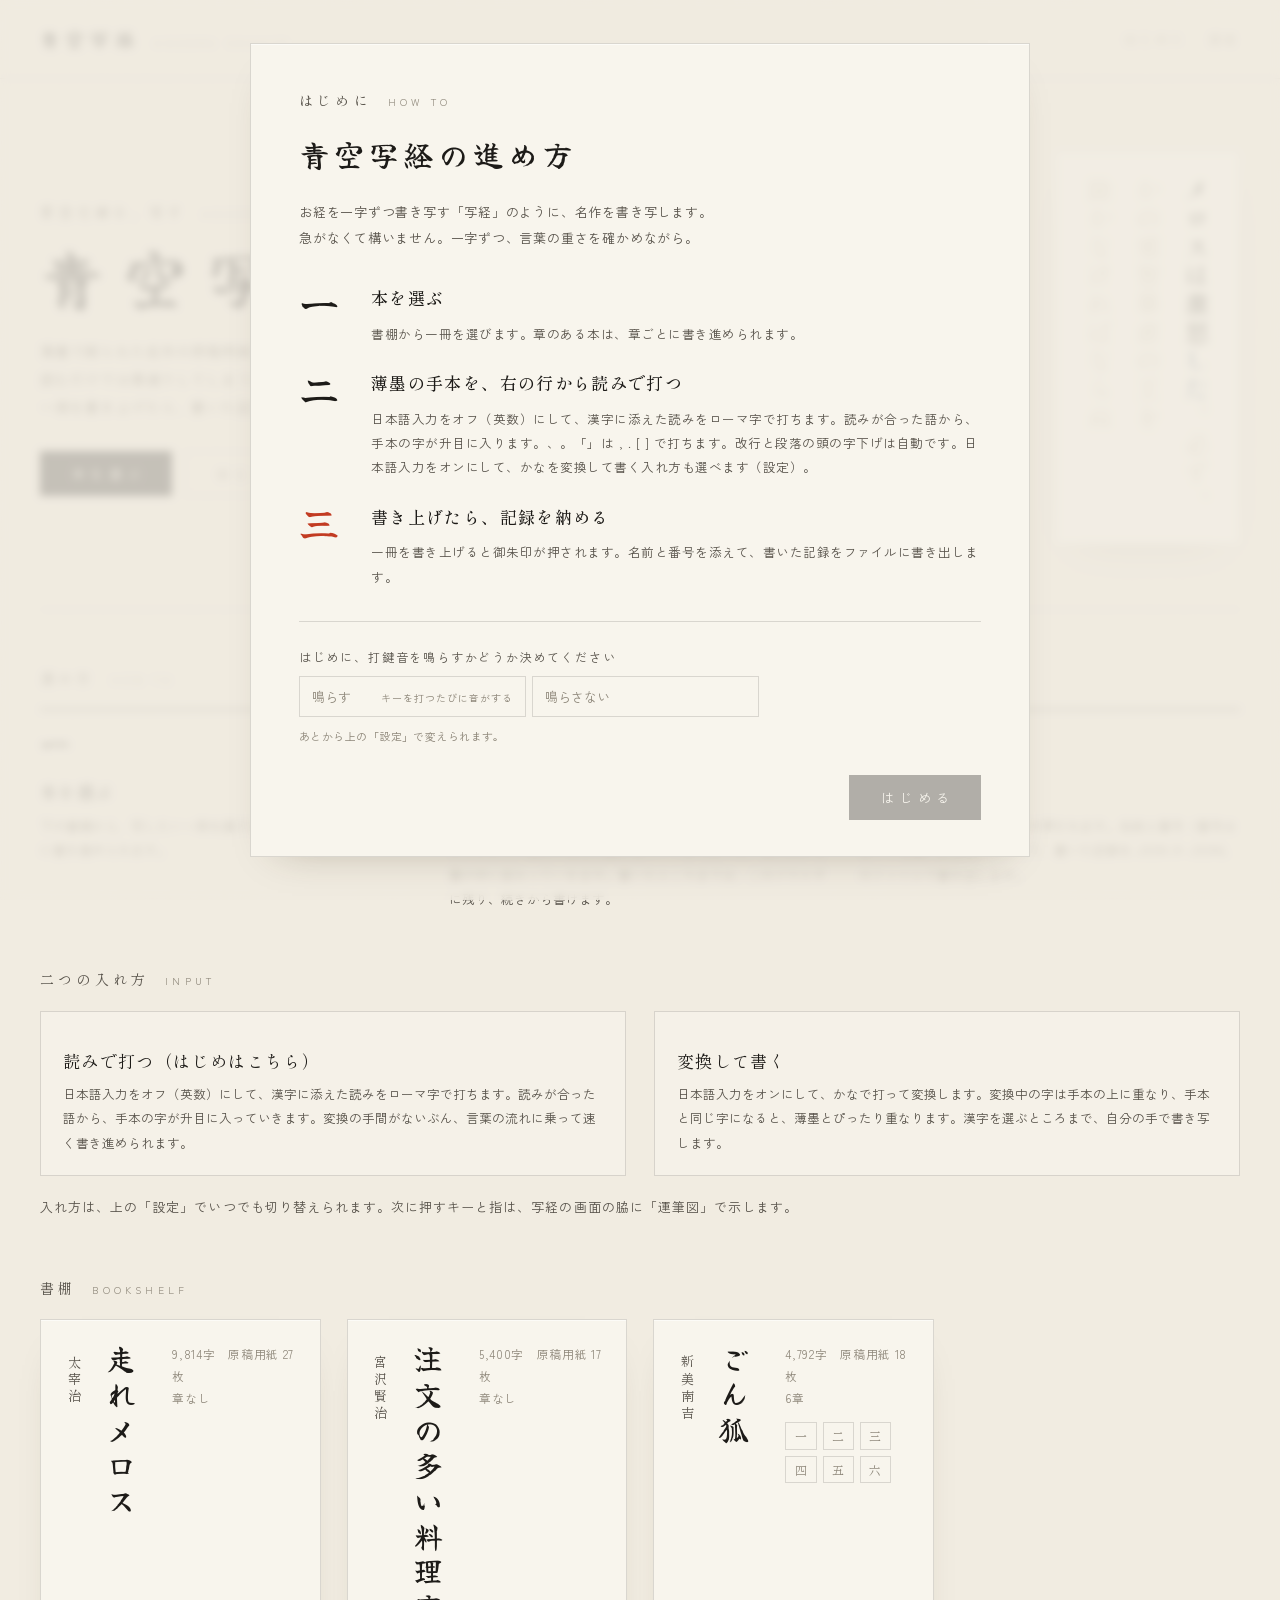
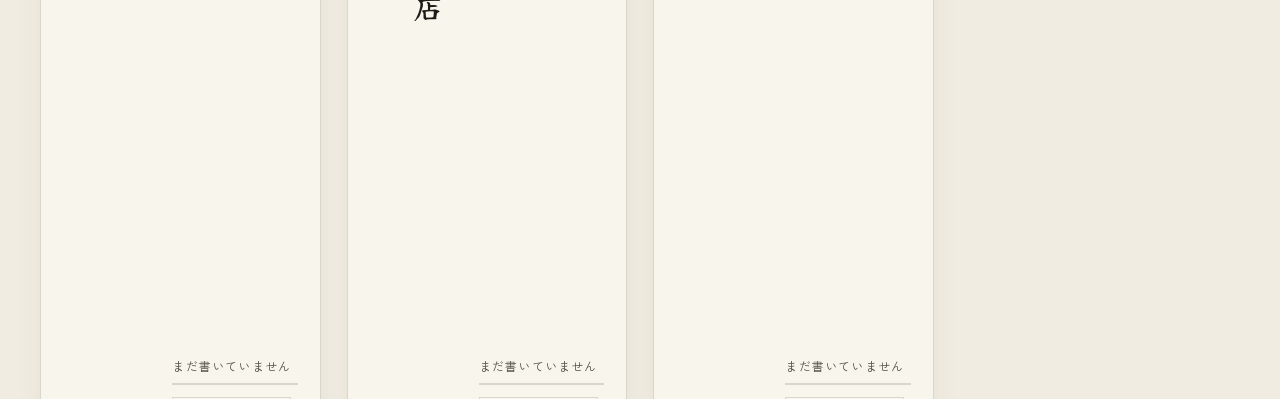
==== docs/osame.html @ cdfedc04 "青空写経：青空文庫の名作を縦書きの原稿用紙に書き写す - 導入と書棚、写経（原稿用紙・読みで打つ／変換して書く・運筆図・打鍵音）、   一冊を書き上げたら名前と番号を添えて記録を JSON / JSO" ====
<!doctype html>
<html lang="ja" data-theme="washi" data-font="mincho">
  <head>
    <meta charset="utf-8" />
    <meta name="viewport" content="width=device-width, initial-scale=1" />
    <title>納める ｜ 青空写経</title>
    <script>
      try {
        const s = JSON.parse(localStorage.getItem('aozora:settings') || '{}');
        if (s.theme) document.documentElement.dataset.theme = s.theme;
        if (s.font) document.documentElement.dataset.font = s.font;
      } catch (e) {}
    </script>
    <link rel="preconnect" href="https://fonts.googleapis.com" />
    <link rel="preconnect" href="https://fonts.gstatic.com" crossorigin />
    <link
      rel="stylesheet"
      href="https://fonts.googleapis.com/css2?family=Yuji+Syuku&family=Shippori+Mincho:wght@400;500;700&family=Zen+Kaku+Gothic+New:wght@400;500;700&display=swap"
    />
    <link rel="stylesheet" href="./src/style.css" />
  </head>
  <body>
    <header class="top">
      <a class="brand" href="./">
        <span class="brand-ja">青空写経</span>
        <span class="brand-en">AOZORA SHAKYO</span>
      </a>
      <span></span>
      <div class="top-actions">
        <a class="text-btn" href="./#shelf">書棚</a>
      </div>
    </header>

    <main class="osame-layout">
      <div id="osame-seal"></div>

      <section>
        <a class="back" href="./#shelf">書棚へ戻る</a>
        <p class="eyebrow"><span>納める</span><span class="eyebrow-en">EXPORT</span></p>
        <h1 id="osame-title"></h1>
        <p id="osame-lead" class="lead"></p>

        <dl id="osame-stats" class="osame-stats"></dl>

        <form id="osame-form" class="osame-form">
          <div class="row">
            <label class="field">
              <span class="field-label">名前</span>
              <input id="osame-name" type="text" autocomplete="name" maxlength="40" required />
            </label>
            <label class="field">
              <span class="field-label">番号（任意）</span>
              <input id="osame-number" type="text" autocomplete="off" maxlength="24" />
            </label>
          </div>
          <p class="field-note">学籍番号などがあれば。名前と番号は書き出すファイルに入れるためだけに使い、このブラウザの中にだけ残します。</p>
          <div class="osame-buttons">
            <button class="btn-ink" type="submit" data-format="json">JSON で書き出す</button>
            <button class="btn-line" type="submit" data-format="jsonl">JSONL で書き出す</button>
          </div>
          <p id="osame-msg" class="field-note" role="status"></p>
        </form>

        <p class="osame-formats">
          JSON：本・章ごとのまとめ（字数、時間、正確率、打鍵の要約、書いた本文）と、出来事の記録を一つのファイルに。<br />
          JSONL：一行に一つ。はじめの行がまとめ、続いて章、そのあとに出来事（確定した字・打った一打・消した字数、それぞれの時刻と入れ方）が一行ずつ並びます。
        </p>
      </section>
    </main>

    <footer class="site-footer">
      <div class="site-footer-inner">
        <p class="footer-brand"><span class="footer-ja">青空写経</span><span class="footer-en">AOZORA SHAKYO</span></p>
        <p class="footer-note">記録は、このブラウザの中にだけ保存されます。どこにも送りません。</p>
      </div>
    </footer>

    <script type="module" src="./src/osame.js"></script>
  </body>
</html>
---- docs/src/style.css ----
/* shakyo（../shakyo/public/src/style.css）の色・書体・上部・設定を写したもの */

/* ───────────── 色と書体 ───────────── */

:root {
  --font-ui: 'Zen Kaku Gothic New', 'Hiragino Sans', sans-serif;
  --font-mincho: 'Shippori Mincho', 'Hiragino Mincho ProN', serif;
  --font-fude: 'Yuji Syuku', 'Shippori Mincho', 'Hiragino Mincho ProN', serif;
  --ease: cubic-bezier(0.22, 0.61, 0.36, 1);
}

/* 和紙：生成りの紙に墨、薄墨、朱 */
:root,
:root[data-theme='washi'] {
  --paper: #f1ece1;
  --paper-sheet: #f8f5ed;
  --ink: #1d1b18;
  --ink-soft: #57524a;
  --ink-faint: #8d8679;
  --usuzumi: #c6beae;
  --usuzumi-next: #8d8679;
  --rule: rgba(70, 52, 24, 0.075);
  --line: rgba(29, 27, 24, 0.14);
  --gutter: #bdb5a5;
  --shu: #c23b22;
  --shu-soft: rgba(194, 59, 34, 0.11);
  --seal-text: #f8f5ed;
  --seal-blend: multiply;
  --selection: rgba(47, 74, 109, 0.15);
  --shadow: 0 1px 0 rgba(255, 255, 255, 0.6) inset, 0 18px 40px -28px rgba(60, 45, 20, 0.35);
  --grain-opacity: 0.35;

  --ai: #2f4a6d; /* 藍：変換中の字 */
  --ai-soft: rgba(47, 74, 109, 0.09);
  --genko-line: rgba(194, 59, 34, 0.26);
  color-scheme: light;
}

/* 夜：墨地に金泥 */
:root[data-theme='yoru'] {
  --paper: #11100e;
  --paper-sheet: #181614;
  --ink: #ebe4d2;
  --ink-soft: #b5ac98;
  --ink-faint: #7f7768;
  --usuzumi: #3e3a33;
  --usuzumi-next: #8a8068;
  --rule: rgba(235, 228, 210, 0.05);
  --line: rgba(235, 228, 210, 0.13);
  --gutter: #4f4a40;
  --shu: #d4553c;
  --shu-soft: rgba(212, 85, 60, 0.16);
  --seal-text: #181614;
  --seal-blend: normal;
  --selection: rgba(201, 169, 97, 0.2);
  --shadow: 0 18px 40px -24px rgba(0, 0, 0, 0.7);
  --grain-opacity: 0.12;

  --ai: #9fb6d6;
  --ai-soft: rgba(159, 182, 214, 0.1);
  --genko-line: rgba(201, 169, 97, 0.2);
  color-scheme: dark;
}

/* 原稿用紙の書体 */
:root,
:root[data-font='mincho'] {
  --genko-font: 'Shippori Mincho', 'Hiragino Mincho ProN', 'Yu Mincho', serif;
}
:root[data-font='gothic'] {
  --genko-font: 'Zen Kaku Gothic New', 'Hiragino Sans', 'Yu Gothic', sans-serif;
}

/* ───────────── 土台 ───────────── */

*,
*::before,
*::after {
  box-sizing: border-box;
}

html {
  background: var(--paper);
}

body {
  margin: 0;
  min-height: 100vh;
  background: var(--paper);
  color: var(--ink);
  font-family: var(--font-ui);
  font-size: 15px;
  line-height: 1.8;
  -webkit-font-smoothing: antialiased;
  transition: background-color 0.4s var(--ease), color 0.4s var(--ease);
}

/* 紙の繊維のような、ごく薄いざらつき */
body::before {
  content: '';
  position: fixed;
  inset: 0;
  pointer-events: none;
  opacity: var(--grain-opacity);
  mix-blend-mode: multiply;
  background-image: url("data:image/svg+xml,%3Csvg xmlns='http://www.w3.org/2000/svg' width='240' height='240'%3E%3Cfilter id='n'%3E%3CfeTurbulence type='fractalNoise' baseFrequency='0.85' numOctaves='3' stitchTiles='stitch'/%3E%3CfeColorMatrix values='0 0 0 0 0.35 0 0 0 0 0.3 0 0 0 0 0.22 0 0 0 0.18 0'/%3E%3C/filter%3E%3Crect width='100%25' height='100%25' filter='url(%23n)'/%3E%3C/svg%3E");
  z-index: 0;
}

:root[data-theme='yoru'] body::before {
  mix-blend-mode: screen;
}

button {
  font: inherit;
  color: inherit;
  cursor: pointer;
}

:focus-visible {
  outline: 1px solid var(--ink-soft);
  outline-offset: 3px;
}

/* ───────────── 上部 ───────────── */

.top {
  position: relative;
  z-index: 10;
  display: grid;
  grid-template-columns: 1fr auto 1fr;
  align-items: center;
  max-width: 1320px;
  margin: 0 auto;
  padding: 22px 40px;
  border-bottom: 1px solid var(--line);
}

a {
  color: inherit;
}

[hidden] {
  display: none !important;
}

.brand {
  display: flex;
  align-items: baseline;
  gap: 14px;
  justify-self: start;
  text-decoration: none;
}

.brand-ja {
  font-family: var(--font-mincho);
  font-size: 19px;
  font-weight: 500;
  letter-spacing: 0.32em;
}

.brand-en {
  font-size: 10px;
  letter-spacing: 0.42em;
  color: var(--ink-faint);
}

.stages {
  display: flex;
  align-items: center;
  gap: 14px;
  font-family: var(--font-mincho);
  font-size: 17px;
}

.stage {
  color: var(--usuzumi);
  position: relative;
  padding-bottom: 2px;
}

a.stage {
  text-decoration: none;
}

a.stage[href] {
  color: var(--ink-faint);
  transition: color 0.2s;
}

a.stage[href]:hover {
  color: var(--ink);
}

a.stage[aria-disabled='true'] {
  cursor: not-allowed;
}

.stage.is-current,
a.stage.is-current[href] {
  color: var(--ink);
}

.stage.is-current::after {
  content: '';
  position: absolute;
  left: 50%;
  bottom: -6px;
  width: 4px;
  height: 4px;
  border-radius: 50%;
  background: var(--shu);
  transform: translateX(-50%);
}

.stage-dot {
  width: 18px;
  height: 1px;
  background: var(--line);
}

.text-btn {
  justify-self: end;
  padding: 4px 0;
  border: 0;
  background: none;
  font-size: 12px;
  letter-spacing: 0.3em;
  color: var(--ink-faint);
  transition: color 0.2s;
}

.text-btn:hover {
  color: var(--ink);
}

/* ───────────── 設定（試作用） ───────────── */

.settings {
  position: fixed;
  z-index: 30;
  top: 68px;
  right: max(40px, calc((100vw - 1320px) / 2 + 40px));
  width: 360px;
  max-height: calc(100vh - 88px);
  overflow-y: auto;
  padding: 22px 22px 8px;
  background: var(--paper-sheet);
  border: 1px solid var(--line);
  box-shadow: var(--shadow);
}

.settings-note {
  margin: 0 0 16px;
  font-size: 10px;
  letter-spacing: 0.3em;
  color: var(--ink-faint);
}

.setting {
  margin-bottom: 18px;
}

.setting-label {
  margin: 0 0 8px;
  font-size: 12px;
  letter-spacing: 0.15em;
  color: var(--ink-soft);
}

.seg {
  display: grid;
  gap: 6px;
}

.seg-2 {
  grid-template-columns: 1fr 1fr;
}

.seg button {
  display: flex;
  justify-content: space-between;
  align-items: baseline;
  gap: 10px;
  padding: 8px 12px;
  text-align: left;
  background: transparent;
  border: 1px solid var(--line);
  color: var(--ink-faint);
  transition: border-color 0.2s, color 0.2s;
}

.seg button[aria-pressed='true'] {
  border-color: var(--ink);
  color: var(--ink);
}

.seg-main {
  font-size: 13px;
}

.seg-sub {
  font-size: 10px;
  letter-spacing: 0.1em;
  color: var(--ink-faint);
}

.eyebrow {
  display: flex;
  align-items: baseline;
  gap: 16px;
  margin: 0;
  font-family: var(--font-mincho);
  font-size: 14px;
  letter-spacing: 0.3em;
  color: var(--ink-soft);
}

.eyebrow-en {
  font-family: var(--font-ui);
  font-size: 10px;
  letter-spacing: 0.42em;
  color: var(--ink-faint);
}

h1 {
  margin: 6px 0 4px;
  font-family: var(--font-mincho);
  font-size: 46px;
  font-weight: 500;
  line-height: 1.3;
  letter-spacing: 0.24em;
}

.subtitle {
  margin: 0;
  font-size: 13px;
  letter-spacing: 0.3em;
  color: var(--ink-soft);
}

.howto {
  margin: 0 0 26px;
  padding-left: 14px;
  border-left: 1px solid var(--shu);
  font-size: 13px;
  line-height: 2;
  letter-spacing: 0.08em;
  color: var(--ink-soft);
}

/* ───────────── 写経の机 ───────────── */

.desk-layout {
  position: relative;
  z-index: 1;
  max-width: 1440px;
  margin: 0 auto;
  padding: 28px 40px 60px;
}

.book-head h1 {
  margin: 4px 0 2px;
  font-size: 30px;
  letter-spacing: 0.18em;
}

.side .howto {
  margin: 0;
  font-size: 12px;
  line-height: 1.9;
}

.desk {
  display: grid;
  grid-template-columns: minmax(0, 1fr) 250px;
  gap: 40px;
  align-items: start;
}

.side {
  order: 2; /* 右に置き、変換候補の窓が開く余白にする */
  position: sticky;
  top: 24px;
  display: grid;
  gap: 22px;
  font-size: 13px;
}

.side .eyebrow {
  margin-bottom: 4px;
}

.stats {
  display: grid;
  gap: 6px;
  margin: 0;
}

.stats div {
  display: flex;
  justify-content: space-between;
  border-bottom: 1px solid var(--line);
  padding-bottom: 4px;
}

.stats dt {
  color: var(--ink-faint);
  letter-spacing: 0.2em;
}

.stats dd {
  margin: 0;
  font-variant-numeric: tabular-nums;
}

.bar {
  height: 2px;
  background: var(--line);
}

.bar span {
  display: block;
  height: 100%;
  width: 0;
  background: var(--ink);
  transition: width 0.3s var(--ease);
}

.pager {
  display: flex;
  align-items: center;
  justify-content: space-between;
  gap: 8px;
}

.pager button {
  padding: 4px 10px;
  border: 1px solid var(--line);
  background: none;
  color: var(--ink-soft);
}

.pager button:disabled {
  opacity: 0.35;
  cursor: default;
}

.hint {
  min-height: 3.6em;
  margin: 0;
  font-size: 12px;
  line-height: 1.9;
  color: var(--ink-soft);
}

.hint.is-shu {
  color: var(--shu);
}

.btn-line {
  padding: 8px 14px;
  border: 1px solid var(--line);
  background: none;
  font-size: 12px;
  letter-spacing: 0.2em;
  color: var(--ink-soft);
}

.btn-line:hover {
  border-color: var(--ink-soft);
  color: var(--ink);
}

.paper-wrap {
  min-width: 0;
  display: flex;
  justify-content: center;
}

/* ───────────── 原稿用紙 ───────────── */

.genko {
  position: relative;
  cursor: text;
}

.genko-sheet {
  position: relative;
}

.genko-paper {
  position: absolute;
  top: 0;
  background: var(--paper-sheet);
  border: 1px solid var(--line);
  box-shadow: var(--shadow);
}

/* 次の枚の頭（続きの行）：原稿用紙の左にうっすら */
.genko-grid path.next {
  stroke-dasharray: 2 3;
  opacity: 0.7;
}

.genko:not(.has-next) .genko-grid path.next {
  display: none;
}

.cell[data-next].ghost:not(.aim) {
  opacity: 0.6;
}

.ruby.is-next,
.yomi.is-next {
  opacity: 0.7;
}

.genko-next-label {
  position: absolute;
  text-align: center;
  font-size: 10px;
  letter-spacing: 0.2em;
  color: var(--ink-faint);
  white-space: nowrap;
}

.genko-grid {
  position: absolute;
  inset: 0;
}

.genko-grid path {
  fill: none;
  stroke: var(--genko-line);
  stroke-width: 1;
  shape-rendering: crispEdges;
}

.genko-cells,
.genko-marks {
  position: absolute;
  inset: 0;
}

.cell {
  position: absolute;
  width: var(--c);
  height: var(--c);
  writing-mode: vertical-rl;
  text-orientation: mixed;
  text-align: center;
  line-height: var(--c);
  font-family: var(--genko-font);
  font-size: calc(var(--c) * 0.74);
  color: var(--ink);
  user-select: none;
}

.cell.upright {
  text-orientation: upright;
}

/* 薄墨の手本と、次に書く一字 */
.cell.ghost {
  color: var(--usuzumi);
}

.cell.next {
  color: var(--usuzumi-next);
}

.genko.is-focused:not(.is-composing):not(.is-peeking) .cell.next::after {
  content: '';
  position: absolute;
  left: 50%;
  top: 2px;
  width: 60%;
  height: 1.5px;
  background: var(--ai);
  transform: translateX(-50%);
  animation: blink 1.1s steps(1) infinite;
}

@keyframes blink {
  50% {
    opacity: 0;
  }
}

/* 変換中の字が収まる升目 */
.cell.aim {
  background: var(--ai-soft);
  color: var(--usuzumi-next);
}

/* 升目に重ねる：変換中の字を手本の薄墨の上に描く。手本と同じ字になると薄墨とぴったり重なる */
.cell .pre {
  position: absolute;
  inset: 0;
  color: var(--ai);
  opacity: 0.82;
}

.cell .pre.ok {
  opacity: 1;
}

.cell.aim.is-ok {
  background: transparent;
}

/* いま変換している文節（行の右側に線） */
.cell.pre-sel {
  box-shadow: inset -2px 0 0 var(--ai);
}

.cell.pre-caret::before {
  content: '';
  position: absolute;
  left: 15%;
  top: 0;
  width: 70%;
  height: 1.5px;
  background: var(--ai);
}

/* 升目に重ねるときは、札（筆先）を見せない（ブラウザが描く変換中の背景色や下線も消す）。
   見えなくても札は同じ位置にあるので、変換候補の窓はそこから開く */
.genko.is-overlay .fude {
  opacity: 0;
}

/* 重ねた字の下の薄墨は、ふだんの薄さに戻す */
.genko.is-overlay .cell.aim {
  color: var(--usuzumi);
}

/* 手本と違う字 */
.cell.miss {
  color: var(--shu);
  background: var(--shu-soft);
}

/* 書いたばかりの字が、墨のようににじんで定着する */
.cell.fresh {
  animation: ink-settle 0.5s var(--ease);
}

@keyframes ink-settle {
  from {
    opacity: 0.25;
    text-shadow: 0 0 7px currentColor;
  }
  to {
    opacity: 1;
    text-shadow: 0 0 0 transparent;
  }
}

.ruby,
.dots {
  position: absolute;
  writing-mode: vertical-rl;
  text-align: center;
  white-space: nowrap;
  font-family: var(--genko-font);
  font-size: calc(var(--gap) * 0.66);
  line-height: var(--gap);
  color: var(--ink-faint);
  user-select: none;
}

/* 読みで打つ：漢字すべてに読みを添える（青空文庫のルビの代わりに出す） */
.yomi {
  position: absolute;
  writing-mode: vertical-rl;
  text-align: center;
  white-space: nowrap;
  font-family: var(--genko-font);
  font-size: calc(var(--gap) * 0.66);
  line-height: var(--gap);
  color: var(--ink-faint);
  user-select: none;
}

/* いま打っている語の読みは、墨で濃くして藍の帯を敷き、打ち終えたかなを藍の太字にする */
.yomi.is-current {
  background: var(--ai-soft);
  color: var(--ink);
}

.yomi .done {
  color: var(--ai);
  font-weight: 700;
}

.genko:not(.is-yomi) .yomi,
.genko.is-yomi .ruby {
  display: none;
}

/* 読みで打つ：まだ字にならないローマ字を、次の升目の下に小さく */
.cell .romaji {
  position: absolute;
  left: 50%;
  bottom: -0.2em;
  transform: translateX(-50%);
  writing-mode: horizontal-tb;
  font-family: var(--font-ui);
  font-size: 10px;
  line-height: 1;
  letter-spacing: 0.04em;
  color: var(--ai);
}

.ruby.is-written,
.yomi.is-written,
.dots.is-written {
  color: var(--usuzumi);
}

.dots {
  letter-spacing: calc(var(--c) - var(--gap) * 0.66);
  text-align: start;
  padding-top: calc((var(--c) - var(--gap) * 0.66) / 2);
}

.genko-page-no {
  position: absolute;
  font-family: var(--font-mincho);
  font-size: 11px;
  color: var(--ink-faint);
}

/* 筆先：変換中の字を見せる小さな札。中の入力欄には左の文脈の字も入っているが、
   札の外にはみ出させて隠す（overflow: clip は、カーソルを見せようとする自動のスクロールもしない） */
.fude {
  position: absolute;
  z-index: 2;
  overflow: clip;
  border: 1px solid var(--ai);
  background: var(--paper-sheet);
  box-shadow: 0 6px 18px -8px rgba(30, 40, 60, 0.35);
}

.fude-input {
  position: absolute;
  left: 0;
  margin: 0;
  padding: 0;
  border: 0;
  outline: none;
  resize: none;
  overflow: hidden;
  white-space: pre;
  writing-mode: vertical-rl;
  background: transparent;
  color: var(--ai);
  caret-color: var(--ai);
  font-family: var(--genko-font);
}

/* 変換していないときの札は見せない（升目のカーソルが代わりになる） */
.fude.is-empty {
  border-color: transparent;
  background: transparent;
  box-shadow: none;
}

.fude.is-empty .fude-input {
  caret-color: transparent;
}

.fude.is-away {
  opacity: 0;
}

.genko-blur {
  position: absolute;
  inset: 0;
  display: grid;
  place-items: center;
  pointer-events: none;
  opacity: 0;
  transition: opacity 0.3s;
}

.genko-blur span {
  padding: 10px 18px;
  background: var(--paper-sheet);
  border: 1px solid var(--line);
  font-size: 13px;
  letter-spacing: 0.2em;
  color: var(--ink-soft);
}

.genko:not(.is-focused) + .genko-blur {
  opacity: 1;
}

/* ───────────── 試作：イベントの記録 ───────────── */

.event-log {
  max-width: 1440px;
  margin: 0 auto;
  padding: 0 40px 60px;
}

.event-log pre {
  max-height: 280px;
  overflow: auto;
  margin: 8px 0 0;
  padding: 12px 14px;
  background: var(--paper-sheet);
  border: 1px solid var(--line);
  font-size: 11px;
  line-height: 1.7;
  color: var(--ink-soft);
}

.done-note {
  padding: 14px 16px;
  border: 1px solid var(--shu);
  color: var(--shu);
  font-family: var(--font-mincho);
  letter-spacing: 0.2em;
}

@media (max-width: 900px) {
  .desk {
    grid-template-columns: 1fr;
  }
  .side {
    order: 0;
    position: static;
  }
  .paper-wrap {
    order: -1;
  }
  .desk-layout {
    padding: 24px 16px 60px;
  }
}

/* ───────────── ボタン（shakyo から） ───────────── */

.btn-ink,
.btn-line,
.btn-shu {
  padding: 10px 26px;
  font-size: 13px;
  letter-spacing: 0.4em;
  text-indent: 0.4em;
  border: 1px solid transparent;
  transition: background-color 0.2s, color 0.2s, border-color 0.2s, opacity 0.2s;
}

.btn-ink {
  background: var(--ink);
  color: var(--paper-sheet);
}

.btn-ink:hover {
  opacity: 0.86;
}

.btn-ink:disabled {
  opacity: 0.32;
  cursor: not-allowed;
}

.btn-line {
  background: transparent;
  border-color: var(--line);
  color: var(--ink-soft);
}

.btn-line:hover {
  border-color: var(--ink-soft);
  color: var(--ink);
}

.btn-shu {
  font-family: var(--font-mincho);
  font-size: 15px;
  background: transparent;
  border-color: var(--shu);
  color: var(--shu);
}

.btn-shu:disabled {
  opacity: 0.32;
  cursor: not-allowed;
}

.btn-shu:not(:disabled) {
  background: var(--shu);
  color: var(--seal-text);
  animation: offer-breathe 2.6s ease-in-out infinite;
}

@keyframes offer-breathe {
  50% {
    box-shadow: 0 0 0 6px var(--shu-soft);
  }
}

.btn-ink,
.btn-line,
.btn-shu {
  white-space: nowrap;
}

/* ───────────── 御朱印 ───────────── */

.seal-overlay {
  position: fixed;
  inset: 0;
  z-index: 50;
  display: grid;
  place-items: center;
  padding: 24px;
  background: color-mix(in srgb, var(--paper) 86%, transparent);
  backdrop-filter: blur(6px);
  opacity: 0;
  transition: opacity 0.4s var(--ease);
}

.seal-overlay.is-open {
  opacity: 1;
}

.seal-overlay.is-leaving {
  opacity: 0;
}

.seal-page {
  display: flex;
  align-items: center;
  gap: 56px;
}

.seal-sheet {
  position: relative;
  width: 300px;
  height: 420px;
  background: var(--paper-sheet);
  border: 1px solid var(--line);
  box-shadow: var(--shadow);
}

.seal-sheet p {
  position: absolute;
  margin: 0;
  writing-mode: vertical-rl;
  font-family: var(--font-mincho);
}

.seal-houno {
  top: 34px;
  right: 38px;
  font-size: 17px;
  letter-spacing: 0.6em;
  color: var(--ink);
}

.seal-title {
  top: 50%;
  left: 50%;
  transform: translate(-50%, -50%);
  white-space: nowrap;
  font-size: 66px;
  font-weight: 600;
  letter-spacing: 0.32em;
  color: var(--ink);
}

.seal-date {
  bottom: 34px;
  left: 34px;
  font-size: 12px;
  letter-spacing: 0.25em;
  color: var(--ink-soft);
}

.seal-small {
  position: absolute;
  top: 34px;
  left: 30px;
  display: grid;
  place-items: center;
  width: 46px;
  height: 46px;
  border: 1.5px solid var(--shu);
  border-radius: 50%;
  color: var(--shu);
  font-family: var(--font-mincho);
  font-size: 10px;
  letter-spacing: 0.05em;
  opacity: 0;
}

.seal-mark {
  position: absolute;
  top: 50%;
  left: 50%;
  width: 136px;
  height: 136px;
  mix-blend-mode: var(--seal-blend);
  opacity: 0;
  transform: translate(-50%, -50%) rotate(-5deg) scale(1.6);
}

.is-open .seal-title,
.is-open .seal-houno,
.is-open .seal-date {
  animation: ink-in 1.1s var(--ease) both;
}

.is-open .seal-houno {
  animation-delay: 0.1s;
}

.is-open .seal-date {
  animation-delay: 0.25s;
}

.is-open .seal-mark {
  animation: seal-press 0.42s cubic-bezier(0.5, 0, 0.75, 0) 0.15s forwards;
}

.is-open .seal-small {
  animation: fade-in 0.6s var(--ease) 0.8s forwards;
}

@keyframes ink-in {
  from {
    opacity: 0;
    filter: blur(4px);
  }
  to {
    opacity: 1;
    filter: blur(0);
  }
}

@keyframes seal-press {
  70% {
    opacity: 0.92;
    transform: translate(-50%, -50%) rotate(-5deg) scale(0.97);
  }
  to {
    opacity: 0.9;
    transform: translate(-50%, -50%) rotate(-5deg) scale(1);
  }
}

@keyframes fade-in {
  to {
    opacity: 0.85;
  }
}

.seal-caption {
  max-width: 360px;
}

.seal-caption p {
  margin: 0;
}

.seal-eyebrow {
  font-size: 11px;
  letter-spacing: 0.5em;
  color: var(--shu);
}

.seal-message {
  margin-top: 10px !important;
  font-family: var(--font-mincho);
  font-size: 22px;
  line-height: 1.7;
  letter-spacing: 0.08em;
}

.seal-stats {
  margin: 14px 0 28px !important;
  font-size: 12px;
  letter-spacing: 0.15em;
  color: var(--ink-soft);
}

.seal-actions {
  display: flex;
  flex-wrap: wrap;
  align-items: center;
  gap: 10px;
}

.seal-actions a {
  text-decoration: none;
}

.seal-actions .text-btn {
  margin-left: 8px;
}


/* ───────────── 戻る・入力欄（shakyo から） ───────────── */

.back {
  display: inline-block;
  margin-bottom: 22px;
  font-size: 11px;
  letter-spacing: 0.25em;
  color: var(--ink-faint);
  text-decoration: none;
  transition: color 0.2s;
}

.back::before {
  content: '←';
  margin-right: 10px;
  letter-spacing: 0;
}

.back:hover {
  color: var(--ink);
}

.lead {
  margin: 18px 0 0;
  font-size: 13px;
  line-height: 2;
  letter-spacing: 0.08em;
  color: var(--ink-soft);
}
.field {
  display: grid;
  gap: 6px;
}

.field-label {
  font-size: 12px;
  letter-spacing: 0.25em;
  color: var(--ink-soft);
}

.field input {
  padding: 10px 2px;
  border: 0;
  border-bottom: 1px solid var(--line);
  background: transparent;
  font-family: var(--font-mincho);
  font-size: 20px;
  letter-spacing: 0.1em;
  color: var(--ink);
  outline: none;
  transition: border-color 0.2s;
}

.field input:focus {
  border-bottom-color: var(--ink);
}

.field-note {
  margin: 0;
  font-size: 11px;
  letter-spacing: 0.06em;
  color: var(--ink-faint);
}

.top-actions {
  display: flex;
  gap: 22px;
  justify-self: end;
}


/* ───────────── はじめに ───────────── */

.guide {
  width: min(780px, calc(100vw - 32px));
  max-height: calc(100vh - 48px);
  padding: 0;
  border: 1px solid var(--line);
  background: var(--paper-sheet);
  color: var(--ink);
  box-shadow: var(--shadow);
}

.guide::backdrop {
  background: color-mix(in srgb, var(--paper) 80%, transparent);
  backdrop-filter: blur(4px);
}

.guide-inner {
  padding: 44px 48px 36px;
}

.guide-title {
  margin: 14px 0 0;
  font-family: var(--font-mincho);
  font-size: 30px;
  font-weight: 500;
  letter-spacing: 0.16em;
}

.guide-lead {
  margin: 18px 0 0;
  font-size: 13px;
  line-height: 2;
  letter-spacing: 0.06em;
  color: var(--ink-soft);
}

.guide-steps {
  display: grid;
  gap: 22px;
  margin: 32px 0 0;
  padding: 0;
  list-style: none;
}

.guide-steps li {
  display: grid;
  grid-template-columns: 56px minmax(0, 1fr);
  gap: 16px;
}

.guide-mark {
  font-family: var(--font-mincho);
  font-size: 40px;
  line-height: 1;
  color: var(--ink);
}

.guide-mark.is-shu {
  color: var(--shu);
}

.guide-step-title {
  margin: 0;
  font-family: var(--font-mincho);
  font-size: 17px;
  font-weight: 500;
  letter-spacing: 0.08em;
}

.guide-steps p:not(.guide-step-title) {
  margin: 8px 0 0;
  font-size: 12.5px;
  line-height: 1.95;
  letter-spacing: 0.04em;
  color: var(--ink-soft);
}

.guide-sound {
  margin-top: 32px;
  padding-top: 24px;
  border-top: 1px solid var(--line);
}

.guide-sound .seg {
  max-width: 460px;
}

.guide-actions {
  display: flex;
  justify-content: flex-end;
  margin: 28px 0 0;
}

@media (max-width: 760px) {
  .guide-inner {
    padding: 32px 22px 26px;
  }

  .guide-steps li {
    grid-template-columns: 40px minmax(0, 1fr);
  }

  .guide-mark {
    font-size: 30px;
  }
}

.guide-aside {
  margin: 10px 0 0;
  font-size: 11px;
  line-height: 1.8;
  letter-spacing: 0.04em;
  color: var(--ink-faint);
}


/* ───────────── 見出しの筆字 ───────────── */

/* 題字や見出しは、楷書の筆字（佑字 肅）で。説明文や小さな文字は、読みやすい明朝のまま */
.brand-ja,
h1,
.guide-title,
.guide-mark,
.seal-title,
.seal-message,
.book-title {
  font-family: var(--font-fude);
  font-weight: 400;
}


/* ───────────── フッター ───────────── */

.site-footer {
  position: relative;
  z-index: 1;
  max-width: 1320px;
  margin: 0 auto;
  padding: 0 40px 48px;
}

.site-footer-inner {
  display: grid;
  gap: 8px;
  padding-top: 28px;
  border-top: 1px solid var(--line);
  font-size: 11px;
  line-height: 1.9;
  letter-spacing: 0.06em;
  color: var(--ink-faint);
}

.site-footer p {
  margin: 0;
}

.footer-brand {
  display: flex;
  align-items: baseline;
  gap: 14px;
  margin-bottom: 4px !important;
}

.footer-ja {
  font-family: var(--font-fude);
  font-size: 17px;
  letter-spacing: 0.3em;
  color: var(--ink-soft);
}

.footer-en {
  font-family: var(--font-ui);
  font-size: 10px;
  letter-spacing: 0.35em;
}

.footer-copy {
  color: var(--ink-soft);
}

.footer-note {
  max-width: 820px;
}

.site-footer a {
  color: inherit;
  text-underline-offset: 3px;
}

.site-footer a:hover {
  color: var(--ink);
}

@media (max-width: 760px) {
  .site-footer {
    padding: 0 16px 36px;
  }
}


@media (prefers-reduced-motion: reduce) {
  *,
  *::before,
  *::after {
    animation-duration: 0.01ms !important;
    transition-duration: 0.01ms !important;
  }
}

/* ───────────── 運筆図：脇の欄に置く ───────────── */

.unpitsu {
  --u: 14px;
  --gap: 2px;
  display: grid;
  gap: 8px;
  transition: opacity 0.25s;
}

.unpitsu.is-idle {
  opacity: 0.35;
}

.unpitsu-say {
  display: flex;
  align-items: baseline;
  gap: 10px;
  min-height: 1.6em;
  margin: 0;
  font-family: var(--font-mincho);
}

.unpitsu-finger {
  font-size: 14px;
  letter-spacing: 0.15em;
  color: var(--ink);
}

.unpitsu-note {
  font-size: 11px;
  letter-spacing: 0.1em;
  color: var(--ink-soft);
}

.unpitsu-board {
  position: relative;
  display: grid;
  gap: var(--gap);
}

.uk-row {
  display: flex;
  gap: var(--gap);
}

.uk-row.is-space .uk {
  margin-left: calc(var(--u) * 4.5 + var(--gap) * 4);
  height: 12px;
}

.uk {
  position: relative;
  display: flex;
  flex-direction: column;
  align-items: center;
  justify-content: center;
  width: calc(var(--u) * var(--w) + var(--gap) * (var(--w) - 1));
  height: 19px;
  border: 1px solid var(--line);
  border-radius: 2px;
  font-family: var(--font-ui);
  line-height: 1;
  color: var(--ink-faint);
  transition: background-color 0.12s, color 0.12s, border-color 0.12s;
}

.uk-main {
  font-size: 9px;
}

.uk-top {
  display: none;
}

.uk-name {
  font-size: 7px;
  letter-spacing: 0;
}

/* F と J の突起 */
.uk.is-home::after {
  content: '';
  position: absolute;
  bottom: 2px;
  width: 5px;
  height: 1px;
  background: currentColor;
}

/* 八本の指が置かれる場所に、小さな点 */
.uk.is-rest::before {
  content: '';
  position: absolute;
  top: 2px;
  width: 2px;
  height: 2px;
  border-radius: 50%;
  background: currentColor;
  opacity: 0.55;
}

/* 同じ指が受け持つキーを、うっすら墨でぼかす */
.uk.is-finger {
  background: color-mix(in srgb, var(--ink) 7%, transparent);
}

.uk.is-next {
  border-color: var(--ink);
  background: var(--ink);
  color: var(--paper-sheet);
}

.uk.is-shift {
  border-color: var(--shu);
  color: var(--shu);
  box-shadow: inset 0 0 0 1px var(--shu);
}

.uk-reach {
  position: absolute;
  top: 0;
  left: 0;
  overflow: visible;
  pointer-events: none;
}

.uk-reach line {
  stroke: var(--ink);
  stroke-width: 1.4;
  stroke-linecap: round;
  stroke-dasharray: var(--len);
  opacity: 0.6;
  animation: reach-out 0.22s ease-out both;
}

.uk-reach circle {
  fill: var(--ink);
  opacity: 0.7;
}

.uk-reach .is-shift-reach {
  stroke: var(--shu);
  fill: var(--shu);
}

@keyframes reach-out {
  from {
    stroke-dashoffset: var(--len);
  }
  to {
    stroke-dashoffset: 0;
  }
}

/* 原稿用紙の下・カーソルの上に置くときは、少し大きくして、紙の上に浮かべる */
.unpitsu[data-place='below'],
.unpitsu[data-place='cursor'] {
  --u: 19px;
  width: max-content;
  padding: 10px 14px 12px;
  border: 1px solid var(--line);
  background: color-mix(in srgb, var(--paper-sheet) 90%, transparent);
  box-shadow: 0 16px 34px -20px rgba(60, 45, 20, 0.35);
}

.unpitsu[data-place='below'] .uk,
.unpitsu[data-place='cursor'] .uk {
  height: 22px;
}

.unpitsu[data-place='below'] .uk-main,
.unpitsu[data-place='cursor'] .uk-main {
  font-size: 10px;
}

.unpitsu[data-place='below'] .uk-name,
.unpitsu[data-place='cursor'] .uk-name {
  font-size: 8px;
}

.unpitsu[data-place='below'] {
  margin-top: 16px;
}

/* カーソルの上：升目についていく。書き進めるのを邪魔しないよう、押しても何も起きない */
.unpitsu[data-place='cursor'] {
  position: absolute;
  top: 0;
  left: 0;
  z-index: 3;
  pointer-events: none;
}

.unpitsu[data-place='cursor'].is-placed {
  transition: transform 0.32s cubic-bezier(0.22, 0.7, 0.2, 1), opacity 0.25s;
}

.unpitsu[data-place='cursor'].is-away {
  opacity: 0;
}

.paper-wrap {
  position: relative;
}

.paper-wrap.has-keyboard-below {
  flex-direction: column;
  align-items: center;
}

@media (max-width: 760px) {
  .unpitsu {
    display: none;
  }
}

.setting-aside {
  margin: 6px 0 0;
  letter-spacing: 0.1em;
}

/* ───────────── 写経画面の脇の欄 ───────────── */

.side .back {
  margin-bottom: 0;
}

.chapter-list {
  display: flex;
  flex-wrap: wrap;
  gap: 6px;
}

.chapter {
  min-width: 2.6em;
  padding: 4px 10px;
  border: 1px solid var(--line);
  font-family: var(--font-mincho);
  font-size: 13px;
  text-align: center;
  color: var(--ink-faint);
  text-decoration: none;
}

.chapter.is-writing {
  color: var(--ink-soft);
}

.chapter.is-done {
  border-color: color-mix(in srgb, var(--shu) 45%, transparent);
  color: var(--shu);
}

.chapter[aria-current='page'] {
  border-color: var(--ink);
  color: var(--ink);
}

.done-box {
  display: grid;
  gap: 12px;
  padding: 14px 16px;
  border: 1px solid var(--shu);
}

.done-box p {
  margin: 0;
  font-family: var(--font-mincho);
  letter-spacing: 0.12em;
  color: var(--shu);
}

.done-box a {
  text-align: center;
  text-decoration: none;
}

.side-tools {
  display: flex;
  justify-content: space-between;
  gap: 12px;
}

/* ───────────── 導入と書棚 ───────────── */

.intro-layout {
  position: relative;
  z-index: 1;
  max-width: 1320px;
  margin: 0 auto;
  padding: 0 40px 80px;
}

.hero {
  display: grid;
  grid-template-columns: minmax(0, 1fr) auto;
  gap: 48px;
  align-items: center;
  padding: 72px 0 64px;
  border-bottom: 1px solid var(--line);
}

.hero h1 {
  margin: 10px 0 0;
  font-size: 64px;
  letter-spacing: 0.3em;
}

.hero .lead {
  max-width: 36em;
  font-size: 14px;
}

.hero-actions {
  display: flex;
  flex-wrap: wrap;
  gap: 12px;
  margin-top: 30px;
}

.hero-actions a {
  text-decoration: none;
}

/* 縦書きの見本：薄墨の手本の上に、墨の字が途中まで書かれている */
.hero-sample {
  display: flex;
  flex-direction: row-reverse;
  gap: 10px;
  padding: 26px 24px;
  background: var(--paper-sheet);
  border: 1px solid var(--line);
  box-shadow: var(--shadow);
}

.hero-sample p {
  margin: 0;
  writing-mode: vertical-rl;
  font-family: var(--genko-font);
  font-size: 24px;
  line-height: 1.6;
  letter-spacing: 0.18em;
  color: var(--usuzumi);
}

.hero-sample b {
  font-weight: 400;
  color: var(--ink);
}

.hero-sample i {
  font-style: normal;
  color: var(--ai);
}

.intro-section {
  padding: 56px 0 0;
}

.intro-section > .eyebrow {
  margin-bottom: 18px;
}

.how-steps {
  display: grid;
  grid-template-columns: repeat(3, minmax(0, 1fr));
  gap: 28px;
  margin: 0;
  padding: 0;
  list-style: none;
}

.how-steps li {
  padding-top: 18px;
  border-top: 1px solid var(--ink);
}

.how-mark {
  font-family: var(--font-fude);
  font-size: 30px;
  line-height: 1;
}

.how-title {
  margin: 14px 0 6px;
  font-family: var(--font-mincho);
  font-size: 17px;
  letter-spacing: 0.08em;
}

.how-steps p:not(.how-title),
.ire-list p:not(.how-title) {
  margin: 0;
  font-size: 12.5px;
  line-height: 1.95;
  color: var(--ink-soft);
}

.ire-list {
  display: grid;
  grid-template-columns: repeat(2, minmax(0, 1fr));
  gap: 28px;
}

.ire-list > div {
  padding: 20px 22px;
  border: 1px solid var(--line);
  background: color-mix(in srgb, var(--paper-sheet) 60%, transparent);
}

.shelf {
  display: grid;
  grid-template-columns: repeat(auto-fill, minmax(260px, 1fr));
  gap: 26px;
  margin: 0;
  padding: 0;
  list-style: none;
}

.book-card {
  position: relative;
  display: grid;
  grid-template-columns: auto minmax(0, 1fr);
  gap: 20px;
  min-height: 250px;
  padding: 24px 22px 20px;
  background: var(--paper-sheet);
  border: 1px solid var(--line);
  box-shadow: var(--shadow);
}

.book-spine {
  display: flex;
  flex-direction: row-reverse;
  gap: 8px;
  padding-right: 4px;
  text-decoration: none;
  color: inherit;
}

.book-title {
  margin: 0;
  writing-mode: vertical-rl;
  font-size: 30px;
  letter-spacing: 0.18em;
  color: var(--ink);
}

.book-author {
  margin: 0;
  padding-top: 0.8em;
  writing-mode: vertical-rl;
  font-family: var(--font-mincho);
  font-size: 13px;
  letter-spacing: 0.3em;
  color: var(--ink-soft);
}

.book-body {
  display: flex;
  flex-direction: column;
  gap: 12px;
  min-width: 0;
}

.book-facts {
  margin: 0;
  font-size: 11.5px;
  line-height: 1.9;
  letter-spacing: 0.06em;
  color: var(--ink-faint);
}

.book-progress {
  display: grid;
  gap: 6px;
  margin-top: auto;
  font-size: 12px;
  letter-spacing: 0.1em;
  color: var(--ink-soft);
}

.book-card .chapter-list .chapter {
  font-size: 12px;
  padding: 2px 8px;
}

.book-actions {
  display: flex;
  flex-wrap: wrap;
  gap: 8px;
}

.book-actions a {
  padding: 8px 14px;
  font-size: 12px;
  letter-spacing: 0.2em;
  text-indent: 0.2em;
  text-decoration: none;
}

/* 書き上げた本は、背の下に小さく朱印 */
.book-card .seal-mark-small {
  position: absolute;
  left: 18px;
  bottom: 18px;
  width: 44px;
  height: 44px;
  mix-blend-mode: var(--seal-blend);
  transform: rotate(-6deg);
  opacity: 0.9;
}

/* ───────────── 納める（書き出し） ───────────── */

.osame-layout {
  position: relative;
  z-index: 1;
  display: grid;
  grid-template-columns: auto minmax(0, 1fr);
  gap: 64px;
  align-items: start;
  max-width: 1100px;
  margin: 0 auto;
  padding: 56px 40px 80px;
}

.osame-layout .seal-sheet .seal-title,
.osame-layout .seal-sheet .seal-houno,
.osame-layout .seal-sheet .seal-date {
  opacity: 1;
}

.osame-layout .seal-mark {
  opacity: 0.9;
  transform: translate(-50%, -50%) rotate(-5deg);
}

.osame-layout .seal-small {
  opacity: 0.85;
}

.osame-stats {
  display: grid;
  grid-template-columns: repeat(2, minmax(0, 1fr));
  gap: 6px 28px;
  margin: 26px 0 0;
  font-size: 13px;
}

.osame-stats div {
  display: flex;
  justify-content: space-between;
  border-bottom: 1px solid var(--line);
  padding-bottom: 4px;
}

.osame-stats dt {
  color: var(--ink-faint);
  letter-spacing: 0.2em;
}

.osame-stats dd {
  margin: 0;
  font-variant-numeric: tabular-nums;
}

.osame-form {
  display: grid;
  gap: 20px;
  max-width: 520px;
  margin-top: 36px;
}

.osame-form .row {
  display: grid;
  grid-template-columns: minmax(0, 1.4fr) minmax(0, 1fr);
  gap: 20px;
}

.osame-buttons {
  display: flex;
  flex-wrap: wrap;
  gap: 10px;
}

.osame-formats {
  margin: 28px 0 0;
  font-size: 11.5px;
  line-height: 1.9;
  color: var(--ink-faint);
}

.osame-formats code {
  font-size: 11px;
}

@media (max-width: 900px) {
  .hero,
  .osame-layout {
    grid-template-columns: minmax(0, 1fr);
  }
  .how-steps,
  .ire-list {
    grid-template-columns: minmax(0, 1fr);
  }
  .intro-layout {
    padding: 0 16px 60px;
  }
  .hero h1 {
    font-size: 44px;
  }
  .osame-layout {
    padding: 32px 16px 60px;
  }
}


a.text-btn {
  text-decoration: none;
}
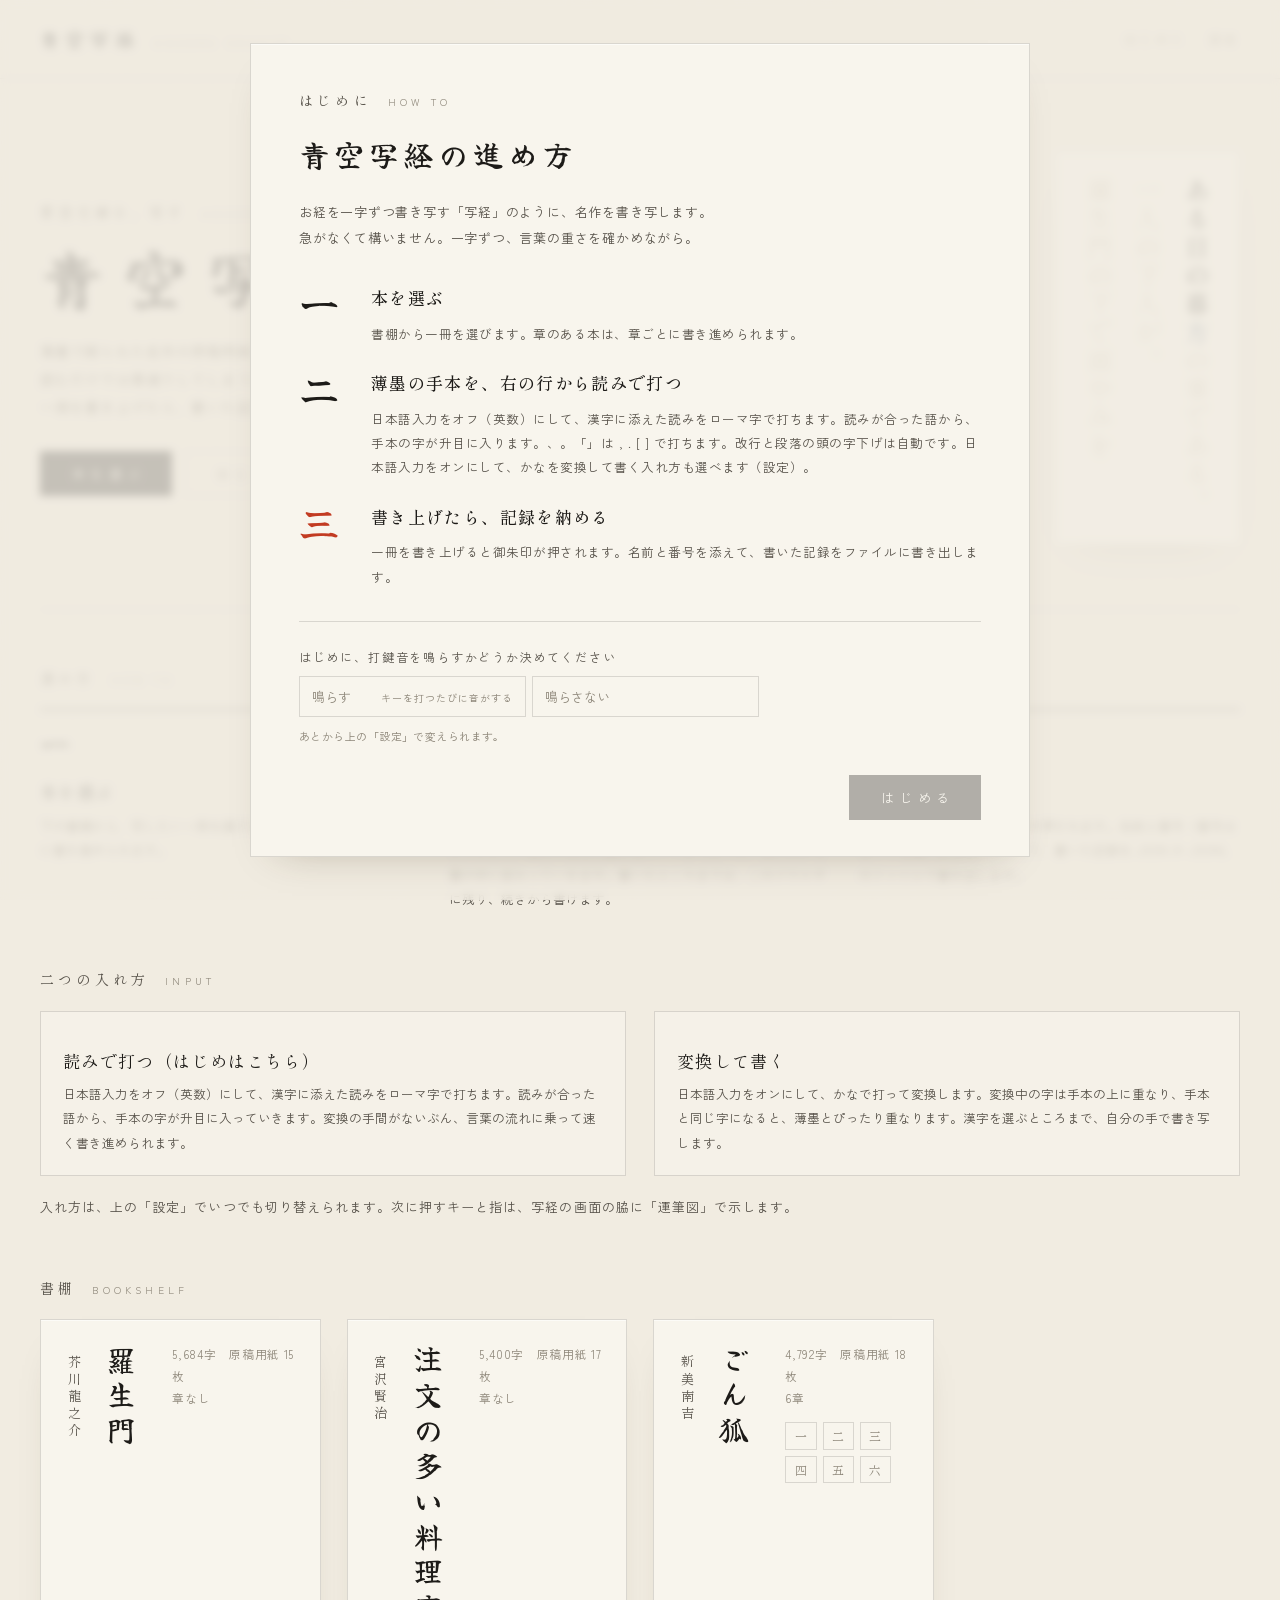
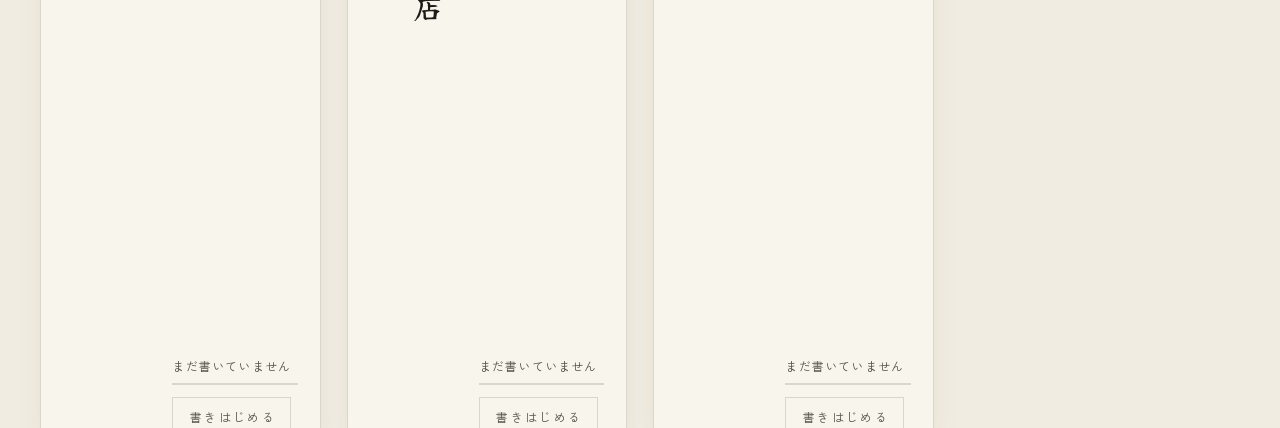
==== commit c47ea1cf: "『走れメロス』を『羅生門』に替え、青空文庫の規準に沿って書誌を載せる - GitHub Pages は米国のサービス。『走れメロス』（太宰治、1940 年発表）は米国で   2035 年末まで保護され" ====
--- a/docs/osame.html
+++ b/docs/osame.html
@@ -4,6 +4,23 @@
     <meta charset="utf-8" />
     <meta name="viewport" content="width=device-width, initial-scale=1" />
     <title>納める ｜ 青空写経</title>
+    <meta name="description" content="青空文庫の名作を、薄墨で刷られた縦書きの原稿用紙に一字ずつなぞって書き写す。読むだけでは素通りしてしまう言葉を、手を通してもう一度読む。" />
+    <meta name="theme-color" content="#f1ece1" />
+    <!-- SNS で共有されたときの見え方（OGP）。画像のもとは tools/ogp.html -->
+    <meta property="og:type" content="website" />
+    <meta property="og:site_name" content="青空写経" />
+    <meta property="og:title" content="青空写経｜青空文庫の名作を、原稿用紙に書き写す" />
+    <meta property="og:description" content="青空文庫の名作を、薄墨で刷られた縦書きの原稿用紙に一字ずつなぞって書き写す。読むだけでは素通りしてしまう言葉を、手を通してもう一度読む。" />
+    <meta property="og:url" content="https://tetsuakibaba.github.io/AozoraShakyo/" />
+    <meta property="og:image" content="https://tetsuakibaba.github.io/AozoraShakyo/ogp.png" />
+    <meta property="og:image:width" content="1200" />
+    <meta property="og:image:height" content="630" />
+    <meta property="og:image:alt" content="筆字の「青空写経」と、『羅生門』の書き出しを途中まで書き写した縦書きの原稿用紙、朱の御朱印" />
+    <meta property="og:locale" content="ja_JP" />
+    <meta name="twitter:card" content="summary_large_image" />
+    <meta name="twitter:title" content="青空写経｜青空文庫の名作を、原稿用紙に書き写す" />
+    <meta name="twitter:description" content="青空文庫の名作を、薄墨で刷られた縦書きの原稿用紙に一字ずつなぞって書き写す。読むだけでは素通りしてしまう言葉を、手を通してもう一度読む。" />
+    <meta name="twitter:image" content="https://tetsuakibaba.github.io/AozoraShakyo/ogp.png" />
     <script>
       try {
         const s = JSON.parse(localStorage.getItem('aozora:settings') || '{}');
